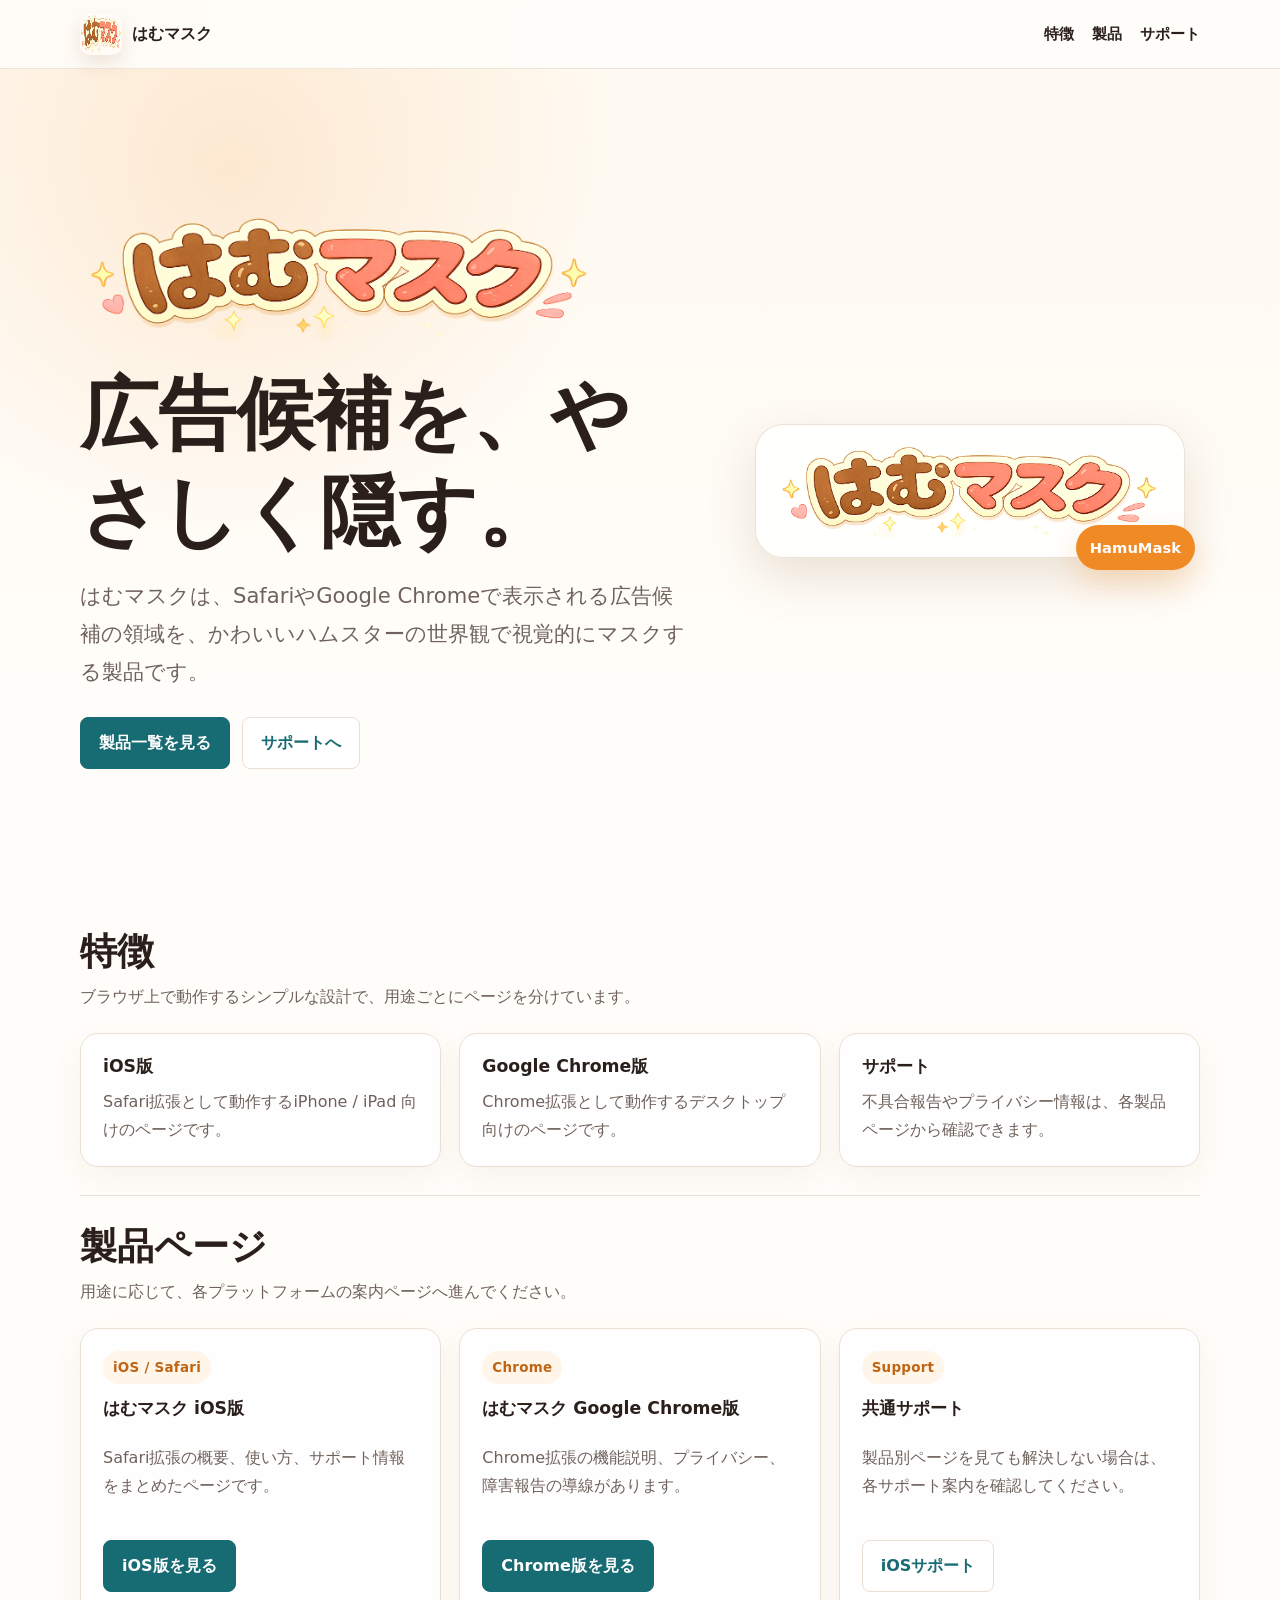
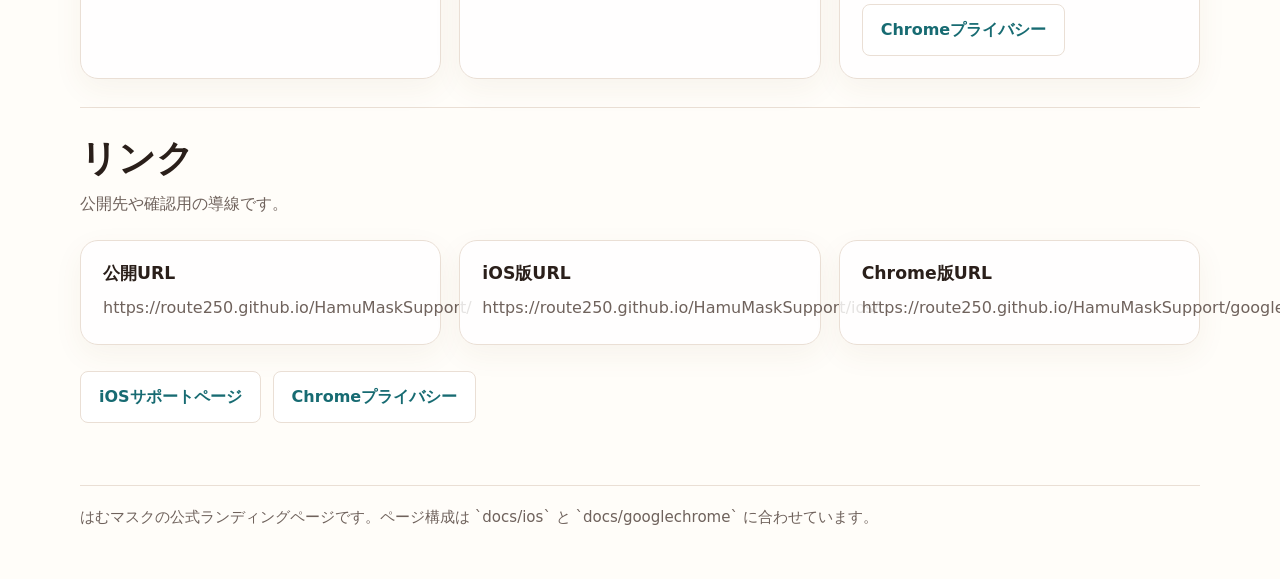
==== docs/index.html @ 89e97666 "update image" ====
<!doctype html>
<html lang="ja">
<head>
  <meta charset="utf-8">
  <meta name="viewport" content="width=device-width, initial-scale=1">
  <title>はむマスク | 公式ランディングページ</title>
  <meta name="description" content="はむマスクの公式ランディングページです。iOS版Safari拡張とGoogle Chrome拡張の案内、サポートページへの導線をまとめています。">
  <meta name="theme-color" content="#fff5e8">
  <link rel="icon" href="./assets/hamu-title-small.png">
  <style>
    :root {
      color-scheme: light;
      --text: #2a1f1a;
      --muted: #6f625c;
      --line: #eadfd5;
      --bg: #fffdf9;
      --band: #fff5e8;
      --surface: #ffffff;
      --accent: #f08a24;
      --accent-dark: #bf6515;
      --support: #176b72;
      --support-dark: #10535a;
      --shadow: 0 18px 50px rgba(125, 79, 28, 0.16);
    }

    * {
      box-sizing: border-box;
    }

    html {
      overflow-x: hidden;
      scroll-behavior: smooth;
    }

    body {
      margin: 0;
      overflow-x: hidden;
      background:
        radial-gradient(circle at top left, rgba(240, 138, 36, 0.12), transparent 26%),
        radial-gradient(circle at 92% 16%, rgba(23, 107, 114, 0.08), transparent 24%),
        var(--bg);
      color: var(--text);
      font-family: system-ui, -apple-system, BlinkMacSystemFont, "Segoe UI", sans-serif;
      font-size: 16px;
      line-height: 1.75;
    }

    img {
      display: block;
      max-width: 100%;
      height: auto;
    }

    a {
      color: var(--support);
      text-decoration-thickness: 0.08em;
      text-underline-offset: 0.18em;
    }

    a:hover {
      color: var(--support-dark);
    }

    .site-header {
      position: sticky;
      top: 0;
      z-index: 10;
      border-bottom: 1px solid rgba(234, 223, 213, 0.82);
      background: rgba(255, 253, 249, 0.92);
      backdrop-filter: blur(16px);
    }

    .nav {
      display: flex;
      align-items: center;
      justify-content: space-between;
      gap: 20px;
      width: min(1120px, calc(100% - 32px));
      min-height: 68px;
      margin: 0 auto;
    }

    .brand {
      display: inline-flex;
      align-items: center;
      gap: 10px;
      color: var(--text);
      text-decoration: none;
      font-weight: 800;
    }

    .brand img {
      width: 42px;
      height: 42px;
      border-radius: 10px;
      box-shadow: 0 8px 20px rgba(125, 79, 28, 0.14);
    }

    .nav-links {
      display: flex;
      align-items: center;
      gap: 18px;
      font-size: 0.95rem;
      font-weight: 700;
      flex-wrap: wrap;
      justify-content: flex-end;
    }

    .nav-links a {
      color: var(--text);
      text-decoration: none;
    }

    .nav-links a:hover {
      color: var(--accent-dark);
    }

    main {
      overflow: hidden;
    }

    .hero {
      background:
        radial-gradient(circle at 18% 12%, rgba(240, 138, 36, 0.16), transparent 30%),
        linear-gradient(180deg, #fffaf1 0%, #fffdf9 74%);
    }

    .hero-inner {
      display: grid;
      grid-template-columns: minmax(0, 1fr) minmax(300px, 460px);
      align-items: center;
      gap: 54px;
      width: min(1120px, calc(100% - 32px));
      min-height: calc(100svh - 68px);
      margin: 0 auto;
      padding: 58px 0 46px;
    }

    .title-art {
      width: min(520px, 100%);
      margin-bottom: 24px;
    }

    h1,
    h2,
    h3 {
      margin: 0;
      line-height: 1.25;
      letter-spacing: 0;
    }

    h1 {
      margin-bottom: 16px;
      font-size: clamp(2.35rem, 7vw, 4.9rem);
    }

    h2 {
      font-size: clamp(1.55rem, 3.6vw, 2.3rem);
    }

    h3 {
      font-size: 1.08rem;
    }

    p {
      margin: 0;
    }

    .lead {
      max-width: 620px;
      color: var(--muted);
      font-size: clamp(1.08rem, 2.2vw, 1.32rem);
      line-height: 1.8;
    }

    .hero-actions,
    .button-row {
      display: flex;
      flex-wrap: wrap;
      gap: 12px;
      margin-top: 26px;
    }

    .button {
      display: inline-flex;
      align-items: center;
      justify-content: center;
      min-height: 48px;
      padding: 11px 18px;
      border: 1px solid var(--support);
      border-radius: 8px;
      background: var(--support);
      color: #ffffff;
      font-weight: 800;
      text-decoration: none;
    }

    .button:hover {
      border-color: var(--support-dark);
      background: var(--support-dark);
      color: #ffffff;
    }

    .button.secondary {
      border-color: var(--line);
      background: var(--surface);
      color: var(--support);
    }

    .button.secondary:hover {
      border-color: var(--support);
      background: #f7fffd;
      color: var(--support-dark);
    }

    .hero-visual {
      position: relative;
      justify-self: center;
      width: min(430px, 100%);
    }

    .hero-card {
      padding: 18px;
      border: 1px solid rgba(234, 223, 213, 0.92);
      border-radius: 28px;
      background: rgba(255, 255, 255, 0.78);
      box-shadow: var(--shadow);
      backdrop-filter: blur(10px);
    }

    .hero-card img {
      border-radius: 18px;
    }

    .hero-badge {
      position: absolute;
      right: -10px;
      bottom: -12px;
      padding: 10px 14px;
      border-radius: 999px;
      background: var(--accent);
      color: #ffffff;
      font-size: 0.92rem;
      font-weight: 800;
      box-shadow: 0 14px 30px rgba(240, 138, 36, 0.24);
    }

    .section {
      width: min(1120px, calc(100% - 32px));
      margin: 0 auto;
      padding: 28px 0;
    }

    .section + .section {
      border-top: 1px solid var(--line);
    }

    .section-header {
      display: flex;
      flex-direction: column;
      gap: 8px;
      margin-bottom: 22px;
    }

    .section-lead {
      color: var(--muted);
      max-width: 760px;
    }

    .grid {
      display: grid;
      grid-template-columns: repeat(3, minmax(0, 1fr));
      gap: 18px;
    }

    .panel {
      padding: 22px;
      border: 1px solid var(--line);
      border-radius: 18px;
      background: rgba(255, 255, 255, 0.82);
      box-shadow: 0 10px 30px rgba(125, 79, 28, 0.06);
    }

    .panel p {
      color: var(--muted);
      margin-top: 10px;
    }

    .platform-card {
      display: flex;
      flex-direction: column;
      gap: 14px;
      min-height: 100%;
    }

    .platform-tag {
      display: inline-flex;
      align-items: center;
      width: fit-content;
      padding: 5px 10px;
      border-radius: 999px;
      background: var(--band);
      color: var(--accent-dark);
      font-size: 0.84rem;
      font-weight: 800;
      letter-spacing: 0.02em;
    }

    .list {
      margin: 0;
      padding-left: 1.2rem;
      color: var(--muted);
    }

    .list li + li {
      margin-top: 8px;
    }

    .footer {
      padding: 34px 0 48px;
      color: var(--muted);
      font-size: 0.94rem;
    }

    .footer-inner {
      width: min(1120px, calc(100% - 32px));
      margin: 0 auto;
      border-top: 1px solid var(--line);
      padding-top: 18px;
    }

    .meta {
      color: var(--muted);
    }

    @media (max-width: 900px) {
      .hero-inner,
      .grid {
        grid-template-columns: 1fr;
      }

      .hero-inner {
        gap: 28px;
        min-height: auto;
        padding-top: 36px;
      }

      .hero-visual {
        width: min(460px, 100%);
      }
    }

    @media (max-width: 640px) {
      .nav {
        align-items: flex-start;
        flex-direction: column;
        padding: 12px 0;
      }

      .nav-links {
        gap: 12px;
        justify-content: flex-start;
      }

      .section {
        padding: 22px 0;
      }

      .panel {
        padding: 18px;
      }

      .hero-badge {
        right: 8px;
        bottom: 8px;
      }
    }
  </style>
</head>
<body>
  <header class="site-header">
    <div class="nav">
      <a class="brand" href="#top" aria-label="はむマスク トップへ戻る">
        <img src="./assets/hamu-title-small.png" alt="" width="64" height="64">
        <span>はむマスク</span>
      </a>
      <nav class="nav-links" aria-label="サイト内リンク">
        <a href="#features">特徴</a>
        <a href="#platforms">製品</a>
        <a href="#support">サポート</a>
      </nav>
    </div>
  </header>

  <main id="top">
    <section class="hero">
      <div class="hero-inner">
        <div class="hero-copy">
          <img class="title-art" src="./assets/hamu-title.png" alt="はむマスク" width="600" height="148">
          <h1>広告候補を、やさしく隠す。</h1>
          <p class="lead">
            はむマスクは、SafariやGoogle Chromeで表示される広告候補の領域を、かわいいハムスターの世界観で視覚的にマスクする製品です。
          </p>
          <div class="hero-actions">
            <a class="button" href="#platforms">製品一覧を見る</a>
            <a class="button secondary" href="#support">サポートへ</a>
          </div>
        </div>

        <div class="hero-visual" aria-hidden="true">
          <div class="hero-card">
            <img src="./assets/hamu-title.png" alt="" width="600" height="148">
          </div>
          <div class="hero-badge">HamuMask</div>
        </div>
      </div>
    </section>

    <section class="section" id="features">
      <div class="section-header">
        <h2>特徴</h2>
        <p class="section-lead">ブラウザ上で動作するシンプルな設計で、用途ごとにページを分けています。</p>
      </div>
      <div class="grid">
        <article class="panel">
          <h3>iOS版</h3>
          <p>Safari拡張として動作するiPhone / iPad 向けのページです。</p>
        </article>
        <article class="panel">
          <h3>Google Chrome版</h3>
          <p>Chrome拡張として動作するデスクトップ向けのページです。</p>
        </article>
        <article class="panel">
          <h3>サポート</h3>
          <p>不具合報告やプライバシー情報は、各製品ページから確認できます。</p>
        </article>
      </div>
    </section>

    <section class="section" id="platforms">
      <div class="section-header">
        <h2>製品ページ</h2>
        <p class="section-lead">用途に応じて、各プラットフォームの案内ページへ進んでください。</p>
      </div>
      <div class="grid">
        <article class="panel platform-card">
          <span class="platform-tag">iOS / Safari</span>
          <h3>はむマスク iOS版</h3>
          <p>Safari拡張の概要、使い方、サポート情報をまとめたページです。</p>
          <div class="button-row">
            <a class="button" href="./ios/">iOS版を見る</a>
          </div>
        </article>
        <article class="panel platform-card">
          <span class="platform-tag">Chrome</span>
          <h3>はむマスク Google Chrome版</h3>
          <p>Chrome拡張の機能説明、プライバシー、障害報告の導線があります。</p>
          <div class="button-row">
            <a class="button" href="./googlechrome/">Chrome版を見る</a>
          </div>
        </article>
        <article class="panel platform-card">
          <span class="platform-tag">Support</span>
          <h3>共通サポート</h3>
          <p>製品別ページを見ても解決しない場合は、各サポート案内を確認してください。</p>
          <div class="button-row">
            <a class="button secondary" href="./ios/support/">iOSサポート</a>
            <a class="button secondary" href="./googlechrome/privacy/">Chromeプライバシー</a>
          </div>
        </article>
      </div>
    </section>

    <section class="section" id="support">
      <div class="section-header">
        <h2>リンク</h2>
        <p class="section-lead">公開先や確認用の導線です。</p>
      </div>
      <div class="grid">
        <article class="panel">
          <h3>公開URL</h3>
          <p class="meta">https://route250.github.io/HamuMaskSupport/</p>
        </article>
        <article class="panel">
          <h3>iOS版URL</h3>
          <p class="meta">https://route250.github.io/HamuMaskSupport/ios/</p>
        </article>
        <article class="panel">
          <h3>Chrome版URL</h3>
          <p class="meta">https://route250.github.io/HamuMaskSupport/googlechrome/</p>
        </article>
      </div>
      <div class="button-row">
        <a class="button secondary" href="./ios/support/">iOSサポートページ</a>
        <a class="button secondary" href="./googlechrome/privacy/">Chromeプライバシー</a>
      </div>
    </section>
  </main>

  <footer class="footer">
    <div class="footer-inner">
      <p>はむマスクの公式ランディングページです。ページ構成は `docs/ios` と `docs/googlechrome` に合わせています。</p>
    </div>
  </footer>
</body>
</html>
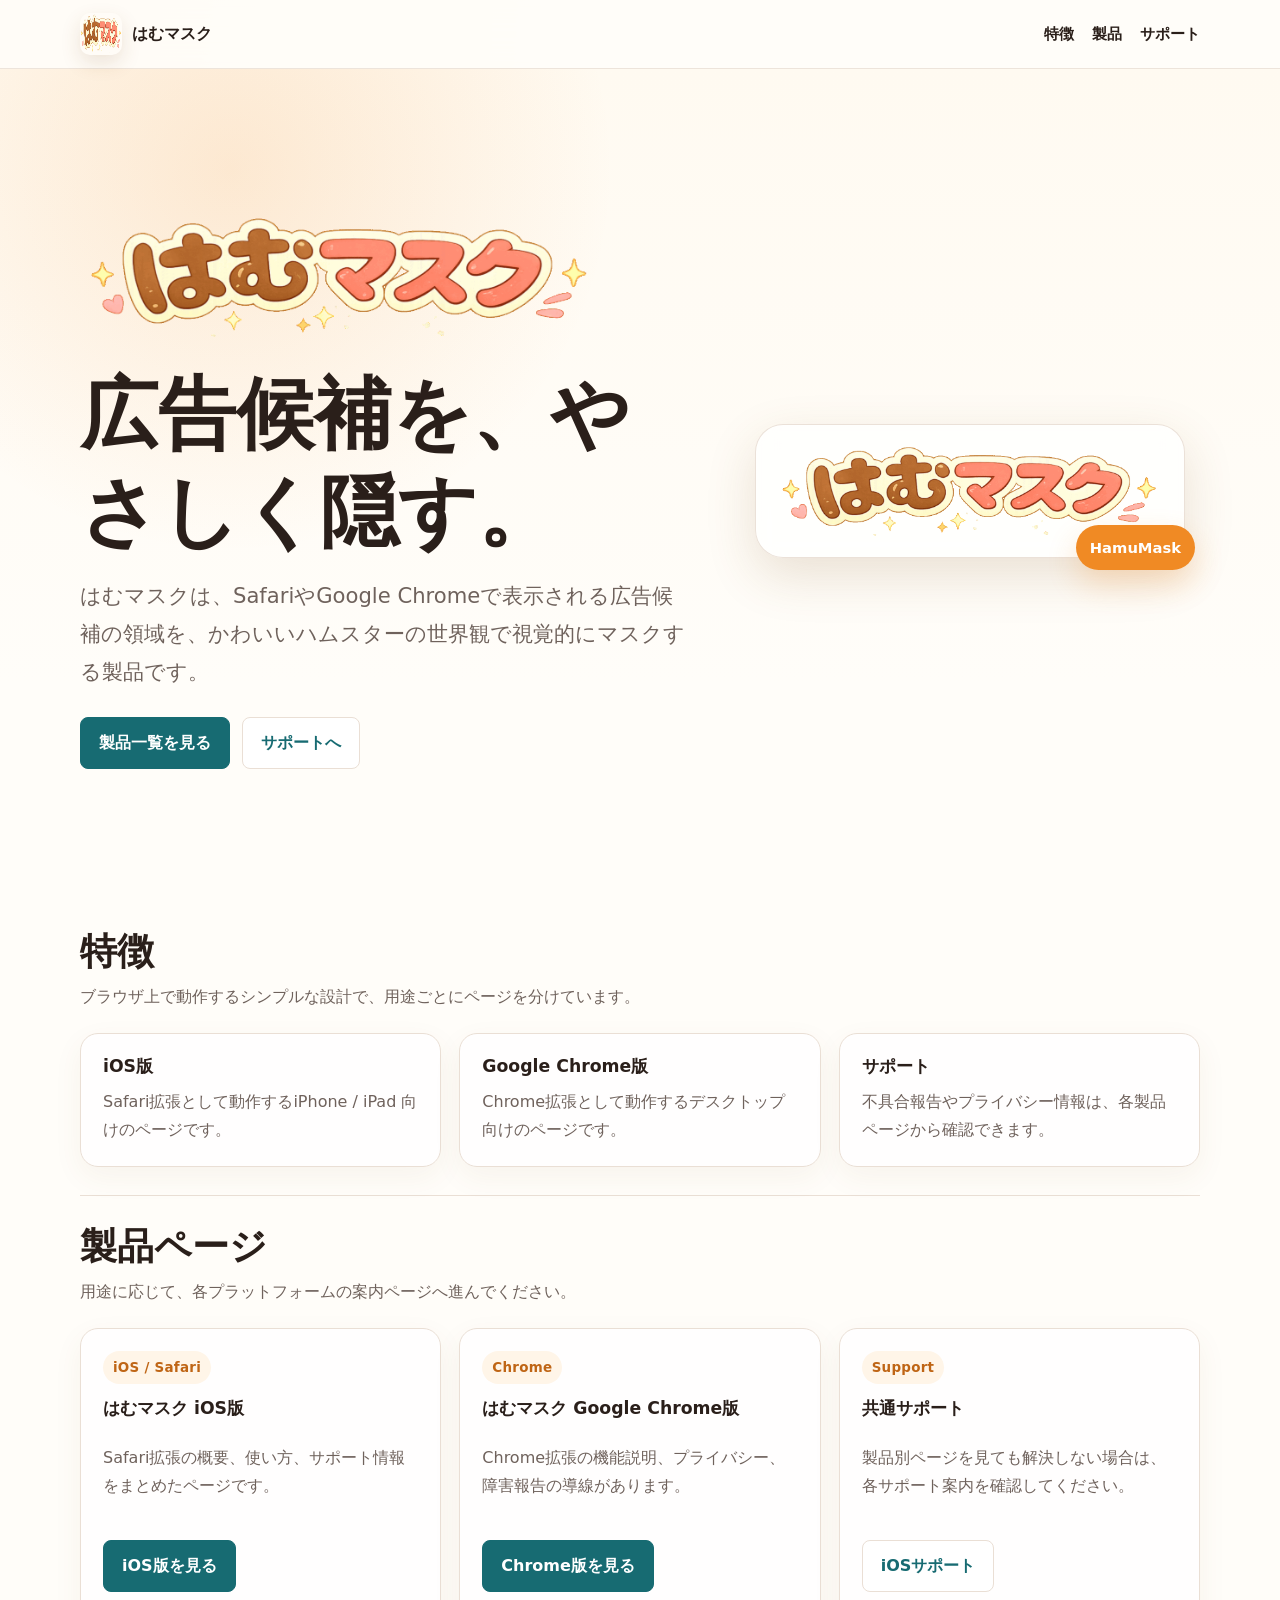
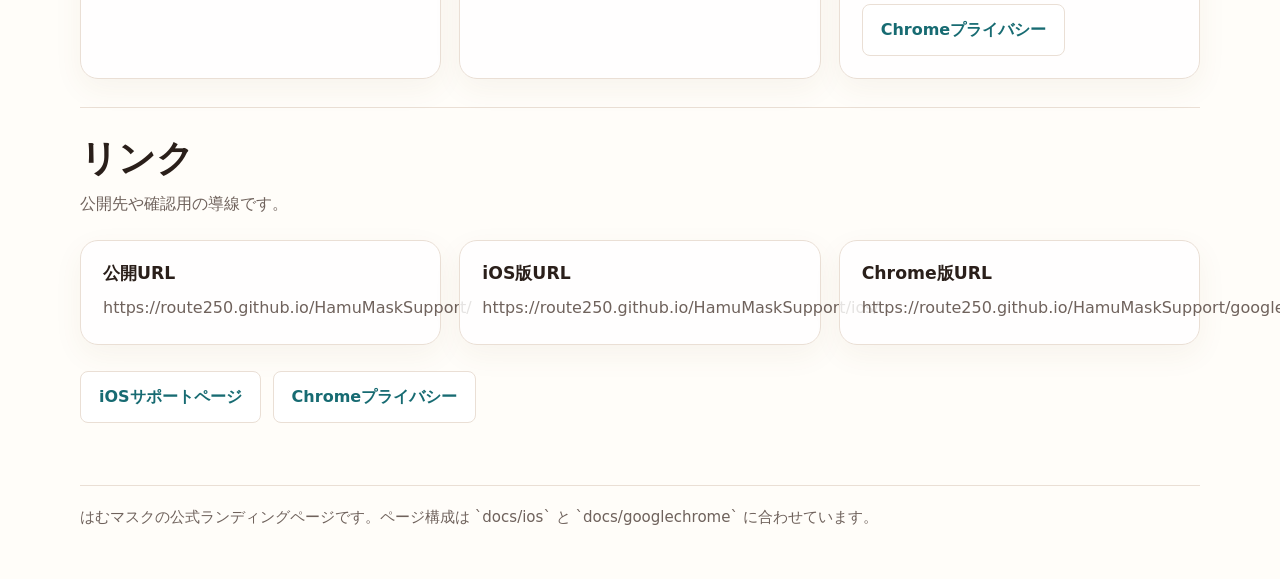
==== commit 34e676d3: "画像整理" ====
--- a/docs/index.html
+++ b/docs/index.html
@@ -6,7 +6,7 @@
   <title>はむマスク | 公式ランディングページ</title>
   <meta name="description" content="はむマスクの公式ランディングページです。iOS版Safari拡張とGoogle Chrome拡張の案内、サポートページへの導線をまとめています。">
   <meta name="theme-color" content="#fff5e8">
-  <link rel="icon" href="./assets/hamu-title-small.png">
+  <link rel="icon" href="./assets/hamu-title-256.png">
   <style>
     :root {
       color-scheme: light;
@@ -381,7 +381,7 @@
   <header class="site-header">
     <div class="nav">
       <a class="brand" href="#top" aria-label="はむマスク トップへ戻る">
-        <img src="./assets/hamu-title-small.png" alt="" width="64" height="64">
+        <img src="./assets/hamu-title-256.png" alt="" width="64" height="64">
         <span>はむマスク</span>
       </a>
       <nav class="nav-links" aria-label="サイト内リンク">
@@ -396,7 +396,7 @@
     <section class="hero">
       <div class="hero-inner">
         <div class="hero-copy">
-          <img class="title-art" src="./assets/hamu-title.png" alt="はむマスク" width="600" height="148">
+          <img class="title-art" src="./assets/hamu-title-256.png" alt="はむマスク" width="600" height="148">
           <h1>広告候補を、やさしく隠す。</h1>
           <p class="lead">
             はむマスクは、SafariやGoogle Chromeで表示される広告候補の領域を、かわいいハムスターの世界観で視覚的にマスクする製品です。
@@ -409,7 +409,7 @@
 
         <div class="hero-visual" aria-hidden="true">
           <div class="hero-card">
-            <img src="./assets/hamu-title.png" alt="" width="600" height="148">
+            <img src="./assets/hamu-title-256.png" alt="" width="600" height="148">
           </div>
           <div class="hero-badge">HamuMask</div>
         </div>
